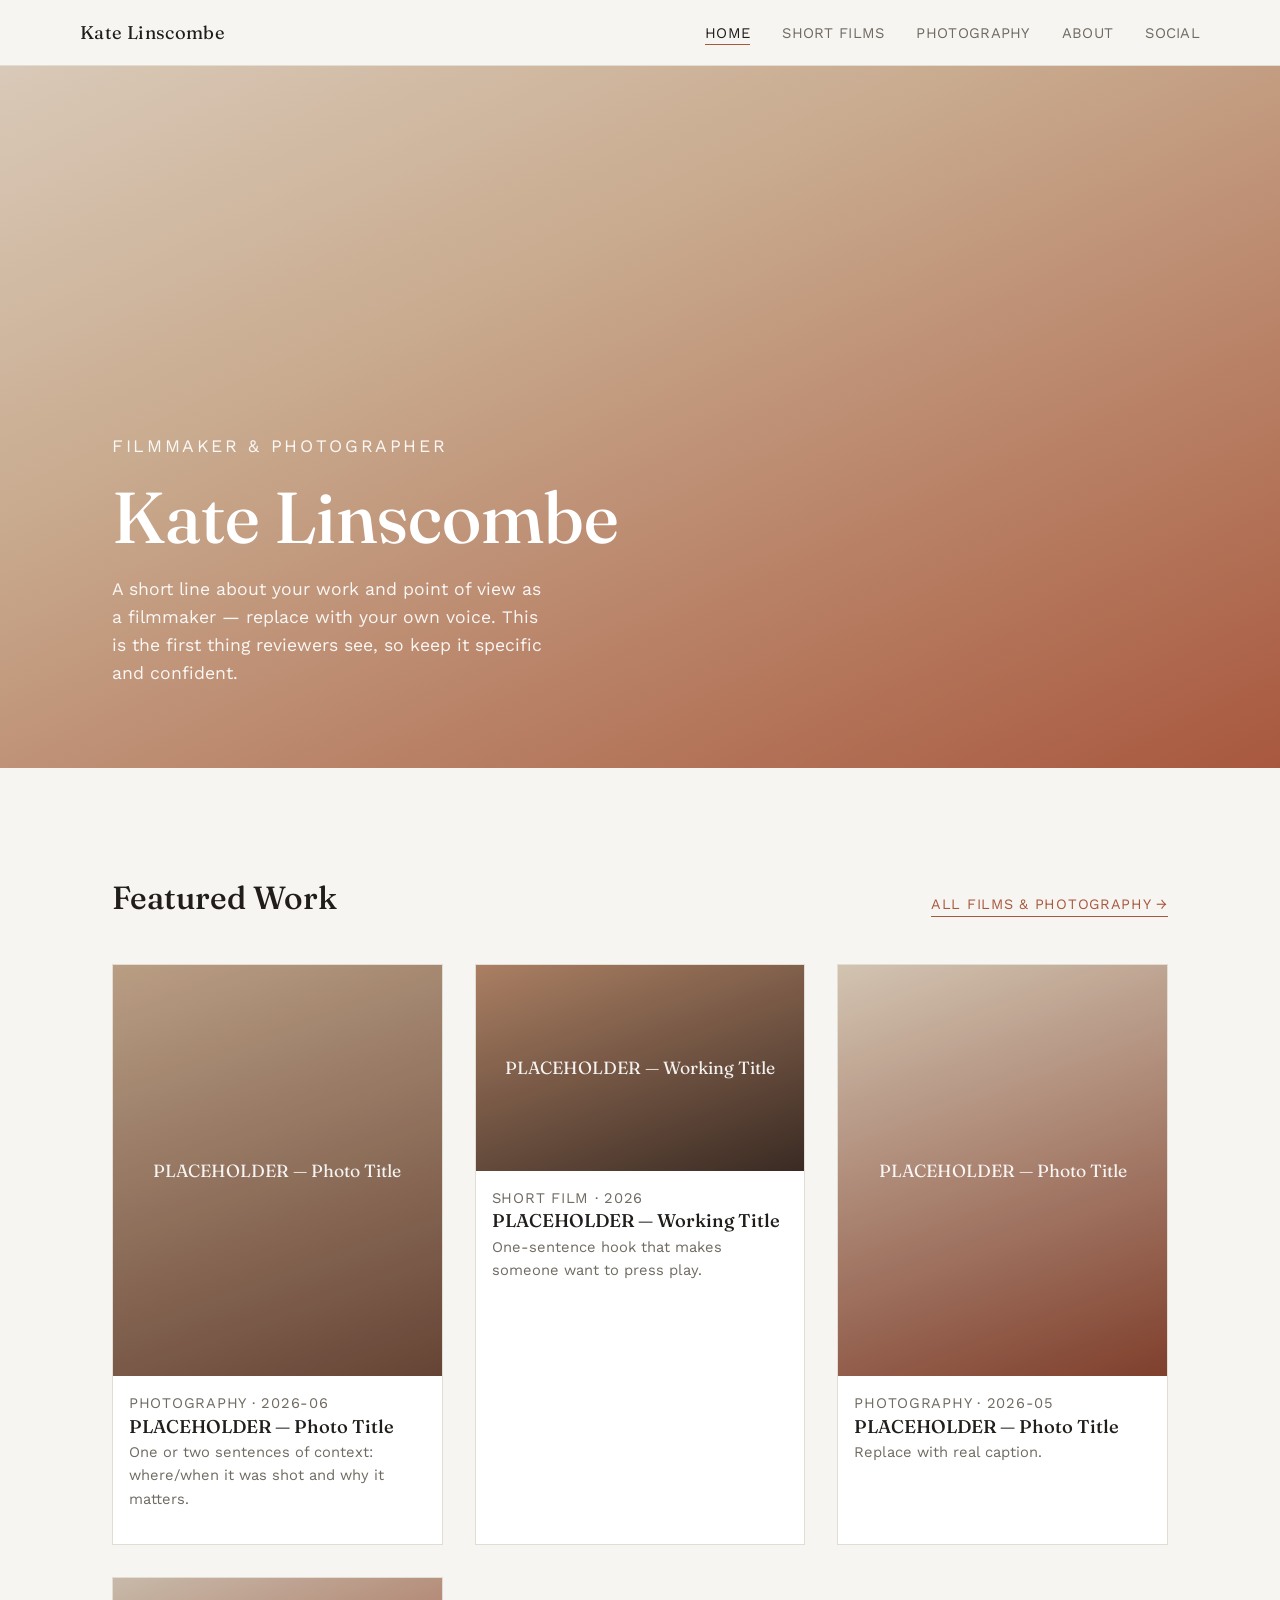
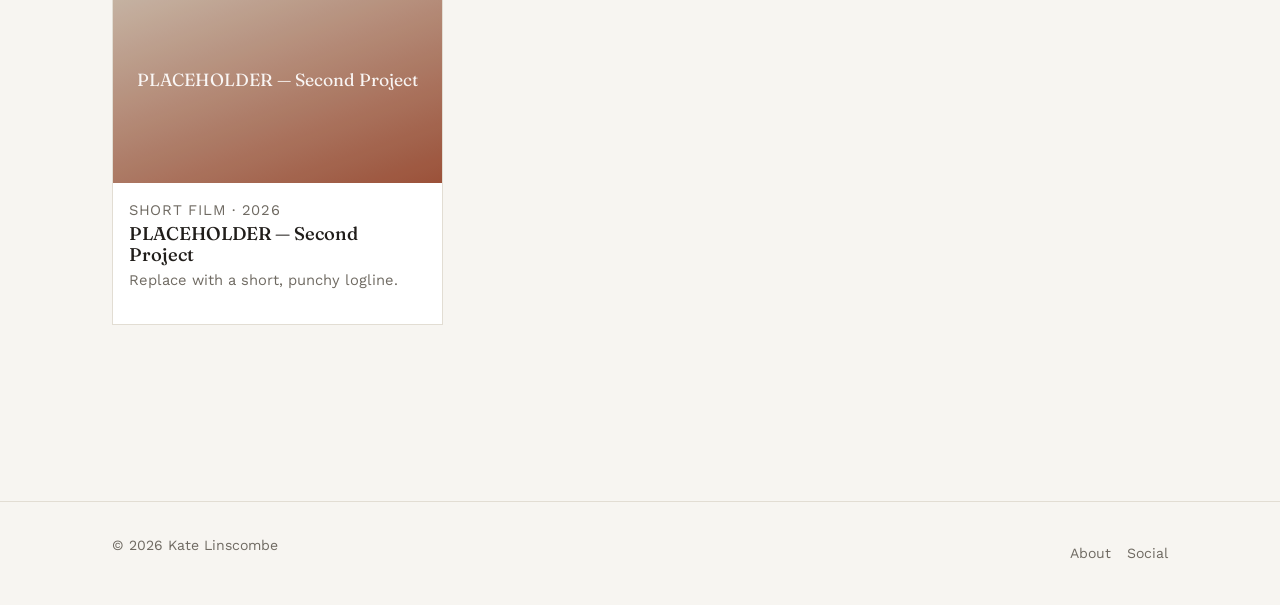
==== index.html @ c9ac43bd "Initial portfolio site for Kate Linscombe Static HTML/CSS/JS site (films, photography, about, social" ====
<!DOCTYPE html>
<html lang="en">
<head>
<meta charset="UTF-8">
<meta name="viewport" content="width=device-width, initial-scale=1.0">
<title>Kate Linscombe — Filmmaker &amp; Photographer</title>
<meta name="description" content="Portfolio of short films and photography by Kate Linscombe.">
<link rel="preconnect" href="https://fonts.googleapis.com">
<link rel="preconnect" href="https://fonts.gstatic.com" crossorigin>
<link href="https://fonts.googleapis.com/css2?family=Fraunces:wght@400;500;600&family=Work+Sans:wght@400;500&display=swap" rel="stylesheet">
<link rel="stylesheet" href="css/style.css">
</head>
<body>

<header class="site-header">
  <nav class="wrap nav">
    <a class="nav-brand" href="index.html">Kate Linscombe</a>
    <button class="nav-toggle" aria-label="Toggle menu">
      <span></span><span></span><span></span>
    </button>
    <ul class="nav-links">
      <li><a href="index.html">Home</a></li>
      <li><a href="films.html">Short Films</a></li>
      <li><a href="photography.html">Photography</a></li>
      <li><a href="about.html">About</a></li>
      <li><a href="social.html">Social</a></li>
    </ul>
  </nav>
</header>

<section class="hero">
  <div class="hero-inner">
    <p class="hero-eyebrow">Filmmaker &amp; Photographer</p>
    <h1>Kate Linscombe</h1>
    <p>A short line about your work and point of view as a filmmaker — replace with your own voice. This is the first thing reviewers see, so keep it specific and confident.</p>
  </div>
</section>

<section class="section">
  <div class="wrap">
    <div class="section-header">
      <h2>Featured Work</h2>
      <a href="films.html">All Films &amp; Photography &rarr;</a>
    </div>
    <div class="grid" id="featured-grid">
      <p class="empty-state">Loading…</p>
    </div>
  </div>
</section>

<footer class="site-footer">
  <div class="wrap footer-inner">
    <p>&copy; 2026 Kate Linscombe</p>
    <ul class="footer-links">
      <li><a href="about.html">About</a></li>
      <li><a href="social.html">Social</a></li>    </ul>
  </div>
</footer>

<div class="modal-overlay" id="modal-overlay">
  <div class="modal-box">
    <button class="modal-close" aria-label="Close">&times;</button>
    <div id="modal-body"></div>
  </div>
</div>

<script src="js/main.js"></script>
<script src="js/featured.js"></script>
</body>
</html>
---- css/style.css ----
/* ===========================================================
   Jason Linscombe — Portfolio
   Warm neutral, editorial style. Plain CSS, no framework.
   =========================================================== */

:root {
  --color-bg: #f7f5f1;
  --color-bg-alt: #efece5;
  --color-bg-card: #ffffff;
  --color-text: #201d1a;
  --color-text-muted: #6f6a62;
  --color-border: #e2ddd3;
  --color-accent: #a8583e;
  --color-accent-dark: #8a4531;

  --font-heading: "Fraunces", Georgia, "Times New Roman", serif;
  --font-body: "Work Sans", -apple-system, BlinkMacSystemFont, "Segoe UI", sans-serif;

  --max-width: 1120px;
  --space-xs: 0.5rem;
  --space-sm: 1rem;
  --space-md: 2rem;
  --space-lg: 4rem;
  --space-xl: 7rem;
}

* {
  box-sizing: border-box;
}

html {
  scroll-behavior: smooth;
}

body {
  margin: 0;
  font-family: var(--font-body);
  background: var(--color-bg);
  color: var(--color-text);
  line-height: 1.6;
  -webkit-font-smoothing: antialiased;
}

img {
  max-width: 100%;
  display: block;
}

a {
  color: inherit;
  text-decoration: none;
}

h1, h2, h3, h4 {
  font-family: var(--font-heading);
  font-weight: 500;
  line-height: 1.15;
  margin: 0 0 var(--space-sm);
}

p {
  margin: 0 0 var(--space-sm);
}

.wrap {
  max-width: var(--max-width);
  margin: 0 auto;
  padding: 0 var(--space-md);
}

/* ---------- Header / Nav ---------- */

.site-header {
  position: sticky;
  top: 0;
  z-index: 100;
  background: rgba(247, 245, 241, 0.9);
  backdrop-filter: blur(8px);
  border-bottom: 1px solid var(--color-border);
}

.nav {
  display: flex;
  align-items: center;
  justify-content: space-between;
  padding: 1.1rem 0;
}

.nav-brand {
  font-family: var(--font-heading);
  font-size: 1.15rem;
  letter-spacing: 0.02em;
}

.nav-links {
  display: flex;
  gap: var(--space-md);
  list-style: none;
  margin: 0;
  padding: 0;
}

.nav-links a {
  font-size: 0.92rem;
  letter-spacing: 0.02em;
  text-transform: uppercase;
  color: var(--color-text-muted);
  padding-bottom: 2px;
  border-bottom: 1px solid transparent;
  transition: color 0.15s ease, border-color 0.15s ease;
}

.nav-links a:hover,
.nav-links a.active {
  color: var(--color-text);
  border-color: var(--color-accent);
}

.nav-toggle {
  display: none;
  background: none;
  border: none;
  cursor: pointer;
  padding: var(--space-xs);
}

.nav-toggle span {
  display: block;
  width: 22px;
  height: 2px;
  background: var(--color-text);
  margin: 5px 0;
  transition: transform 0.2s ease, opacity 0.2s ease;
}

@media (max-width: 720px) {
  .nav-toggle {
    display: block;
  }

  .nav-links {
    position: absolute;
    top: 100%;
    left: 0;
    right: 0;
    flex-direction: column;
    background: var(--color-bg);
    border-bottom: 1px solid var(--color-border);
    padding: var(--space-sm) var(--space-md) var(--space-md);
    gap: var(--space-sm);
    display: none;
  }

  .nav-links.open {
    display: flex;
  }
}

/* ---------- Hero ---------- */

.hero {
  min-height: 78vh;
  display: flex;
  align-items: flex-end;
  padding: var(--space-lg) 0;
  background: linear-gradient(155deg, #d9c9b8 0%, #c9ab8f 35%, #a8583e 100%);
  color: #fff;
  position: relative;
}

.hero-inner {
  max-width: var(--max-width);
  margin: 0 auto;
  padding: 0 var(--space-md);
  width: 100%;
}

.hero-eyebrow {
  text-transform: uppercase;
  letter-spacing: 0.15em;
  font-size: 0.8rem;
  opacity: 0.85;
  margin-bottom: var(--space-sm);
}

.hero h1 {
  font-size: clamp(2.5rem, 6vw, 4.5rem);
  margin-bottom: var(--space-sm);
  color: #fff;
}

.hero p {
  max-width: 40ch;
  font-size: 1.1rem;
  opacity: 0.92;
}

/* ---------- Sections ---------- */

.section {
  padding: var(--space-xl) 0;
}

.section-tight {
  padding: var(--space-lg) 0;
}

.section-header {
  display: flex;
  align-items: baseline;
  justify-content: space-between;
  margin-bottom: var(--space-md);
  flex-wrap: wrap;
  gap: var(--space-sm);
}

.section-header h2 {
  font-size: 2rem;
}

.section-header a {
  font-size: 0.9rem;
  text-transform: uppercase;
  letter-spacing: 0.05em;
  color: var(--color-accent);
  border-bottom: 1px solid var(--color-accent);
}

.page-header {
  padding: var(--space-lg) 0 var(--space-md);
  border-bottom: 1px solid var(--color-border);
}

.page-header h1 {
  font-size: clamp(2rem, 5vw, 3rem);
}

.page-header p {
  color: var(--color-text-muted);
  max-width: 60ch;
  font-size: 1.05rem;
}

/* ---------- Grids / Cards ---------- */

.grid {
  display: grid;
  grid-template-columns: repeat(auto-fill, minmax(280px, 1fr));
  gap: var(--space-md);
}

.card {
  background: var(--color-bg-card);
  border: 1px solid var(--color-border);
  overflow: hidden;
  display: flex;
  flex-direction: column;
  cursor: pointer;
  transition: transform 0.2s ease, box-shadow 0.2s ease;
}

.card:hover {
  transform: translateY(-3px);
  box-shadow: 0 10px 24px rgba(32, 29, 26, 0.08);
}

.card-media {
  aspect-ratio: 16 / 10;
  display: flex;
  align-items: center;
  justify-content: center;
  color: rgba(255, 255, 255, 0.92);
  font-family: var(--font-heading);
  font-size: 1.1rem;
  text-align: center;
  padding: var(--space-sm);
  position: relative;
}

.card-media.photo {
  aspect-ratio: 4 / 5;
}

.card-media::after {
  content: "";
  position: absolute;
  inset: 0;
  background: rgba(0, 0, 0, 0.08);
}

.card-media span {
  position: relative;
  z-index: 1;
}

.card-body {
  padding: var(--space-sm) var(--space-sm) var(--space-md);
}

.card-meta {
  font-size: 0.8rem;
  text-transform: uppercase;
  letter-spacing: 0.05em;
  color: var(--color-text-muted);
  margin-bottom: 4px;
}

.card-body h3 {
  font-size: 1.15rem;
  margin-bottom: 4px;
}

.card-body p {
  font-size: 0.92rem;
  color: var(--color-text-muted);
  margin-bottom: 0;
}

/* ---------- About page ---------- */

.about-layout {
  display: grid;
  grid-template-columns: minmax(220px, 320px) 1fr;
  gap: var(--space-lg);
  align-items: start;
}

@media (max-width: 780px) {
  .about-layout {
    grid-template-columns: 1fr;
  }
}

.about-portrait {
  aspect-ratio: 4 / 5;
  background: linear-gradient(160deg, #d9c9b8, #a8583e);
  display: flex;
  align-items: center;
  justify-content: center;
  color: rgba(255, 255, 255, 0.9);
  font-family: var(--font-heading);
}

.about-goals {
  background: var(--color-bg-alt);
  border: 1px solid var(--color-border);
  padding: var(--space-md);
  margin-top: var(--space-md);
}

.about-goals h3 {
  font-size: 1.1rem;
}

.about-goals ul {
  margin: 0;
  padding-left: 1.1rem;
}

.about-goals li {
  margin-bottom: 4px;
}

.btn {
  display: inline-block;
  padding: 0.7rem 1.4rem;
  border: 1px solid var(--color-text);
  color: var(--color-text);
  font-size: 0.9rem;
  text-transform: uppercase;
  letter-spacing: 0.05em;
  margin-top: var(--space-sm);
  transition: background 0.15s ease, color 0.15s ease;
}

.btn:hover {
  background: var(--color-text);
  color: var(--color-bg);
}

/* ---------- Social page ---------- */

.social-grid {
  display: grid;
  grid-template-columns: repeat(auto-fill, minmax(240px, 1fr));
  gap: var(--space-sm);
}

.social-card {
  border: 1px solid var(--color-border);
  background: var(--color-bg-card);
  padding: var(--space-md);
  display: flex;
  flex-direction: column;
  gap: 4px;
  transition: border-color 0.15s ease;
}

.social-card:hover {
  border-color: var(--color-accent);
}

.social-platform {
  font-family: var(--font-heading);
  font-size: 1.2rem;
}

.social-handle {
  color: var(--color-text-muted);
  font-size: 0.9rem;
}

/* ---------- Modal (video / lightbox) ---------- */

.modal-overlay {
  position: fixed;
  inset: 0;
  background: rgba(20, 18, 16, 0.9);
  display: none;
  align-items: center;
  justify-content: center;
  z-index: 1000;
  padding: var(--space-md);
}

.modal-overlay.open {
  display: flex;
}

.modal-box {
  background: var(--color-bg);
  max-width: 900px;
  width: 100%;
  max-height: 90vh;
  overflow-y: auto;
  position: relative;
}

.modal-close {
  position: absolute;
  top: var(--space-sm);
  right: var(--space-sm);
  background: var(--color-text);
  color: var(--color-bg);
  border: none;
  width: 34px;
  height: 34px;
  font-size: 1.1rem;
  cursor: pointer;
  z-index: 2;
}

.modal-video {
  aspect-ratio: 16 / 9;
  width: 100%;
}

.modal-video iframe {
  width: 100%;
  height: 100%;
  border: none;
}

.modal-body {
  padding: var(--space-md);
}

.modal-image-wrap {
  display: flex;
  align-items: center;
  justify-content: center;
  background: #111;
}

.modal-image-wrap .card-media {
  width: auto;
  height: min(55vh, 500px);
  aspect-ratio: 4 / 5;
}

/* ---------- Footer ---------- */

.site-footer {
  border-top: 1px solid var(--color-border);
  padding: var(--space-md) 0;
  margin-top: var(--space-lg);
}

.footer-inner {
  display: flex;
  justify-content: space-between;
  align-items: center;
  flex-wrap: wrap;
  gap: var(--space-sm);
  font-size: 0.88rem;
  color: var(--color-text-muted);
}

.footer-links {
  display: flex;
  gap: var(--space-sm);
  list-style: none;
  margin: 0;
  padding: 0;
}

.empty-state {
  color: var(--color-text-muted);
  font-style: italic;
  padding: var(--space-md) 0;
}
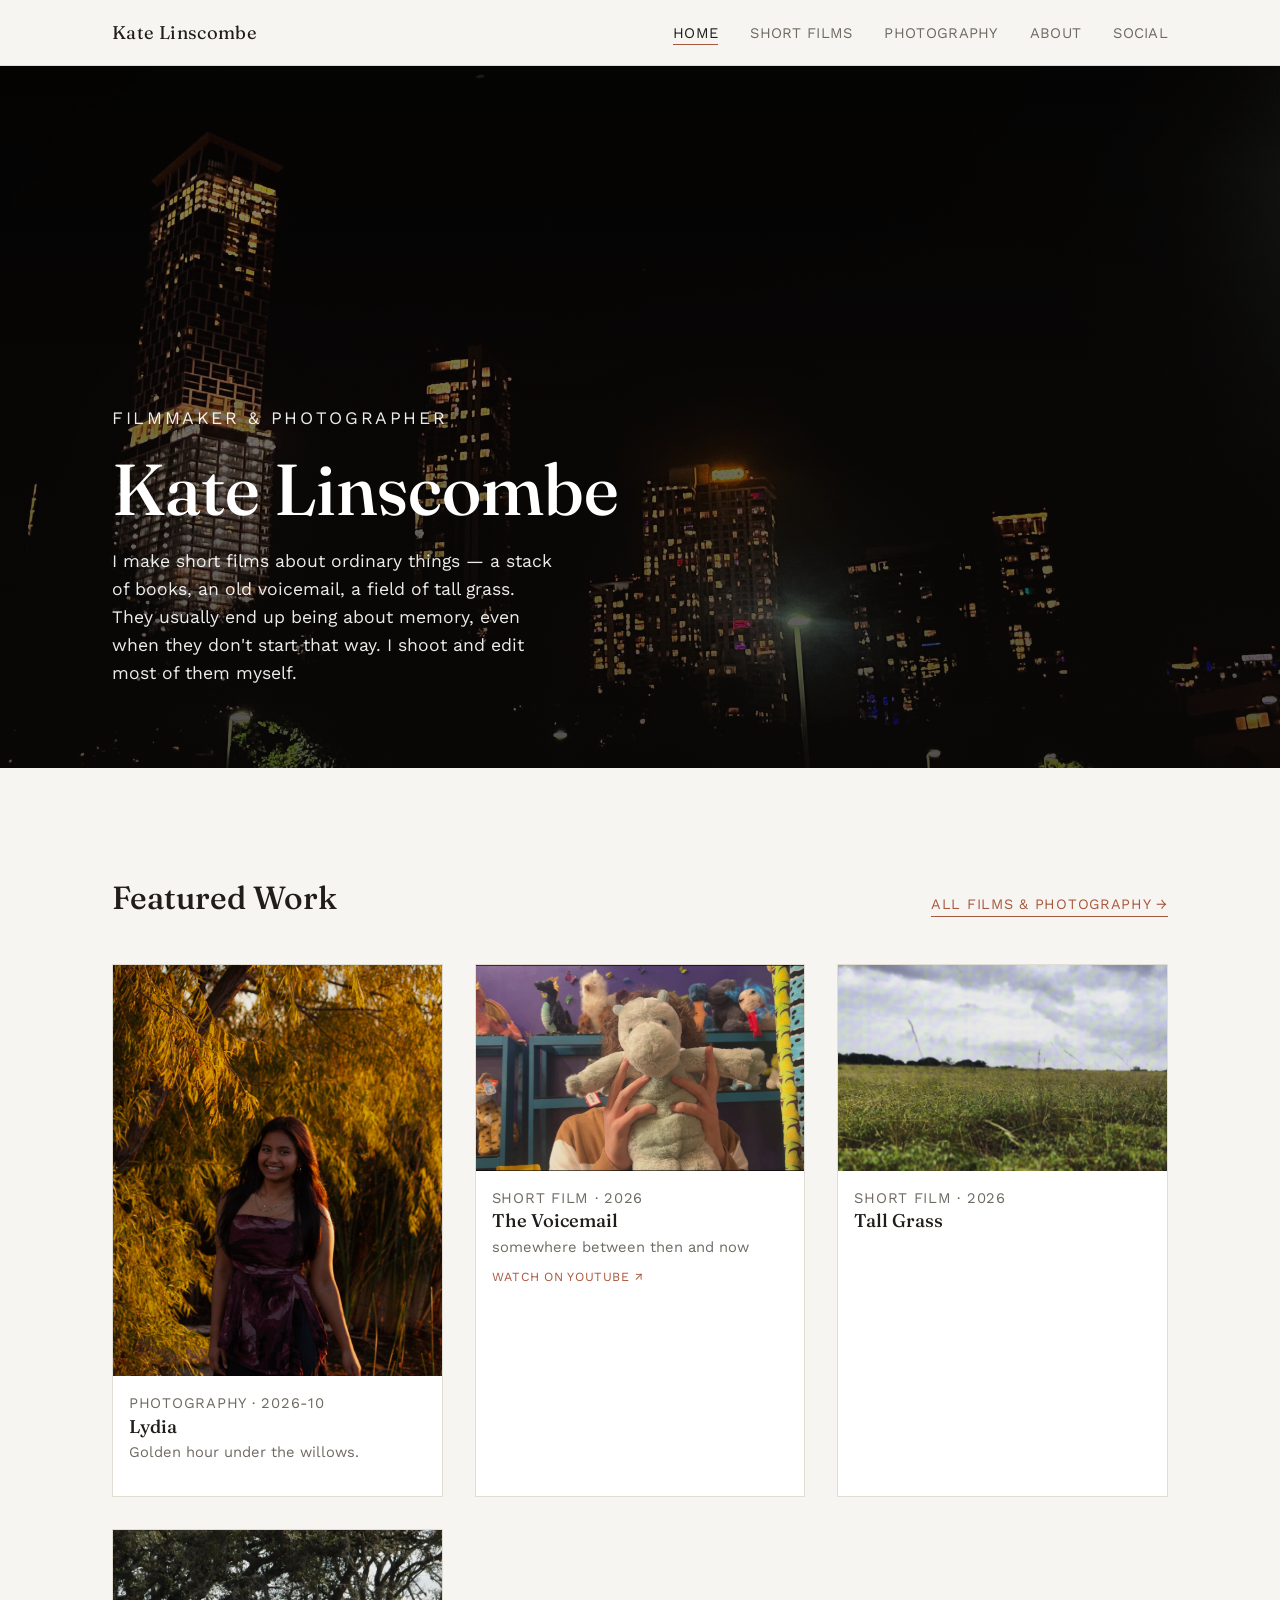
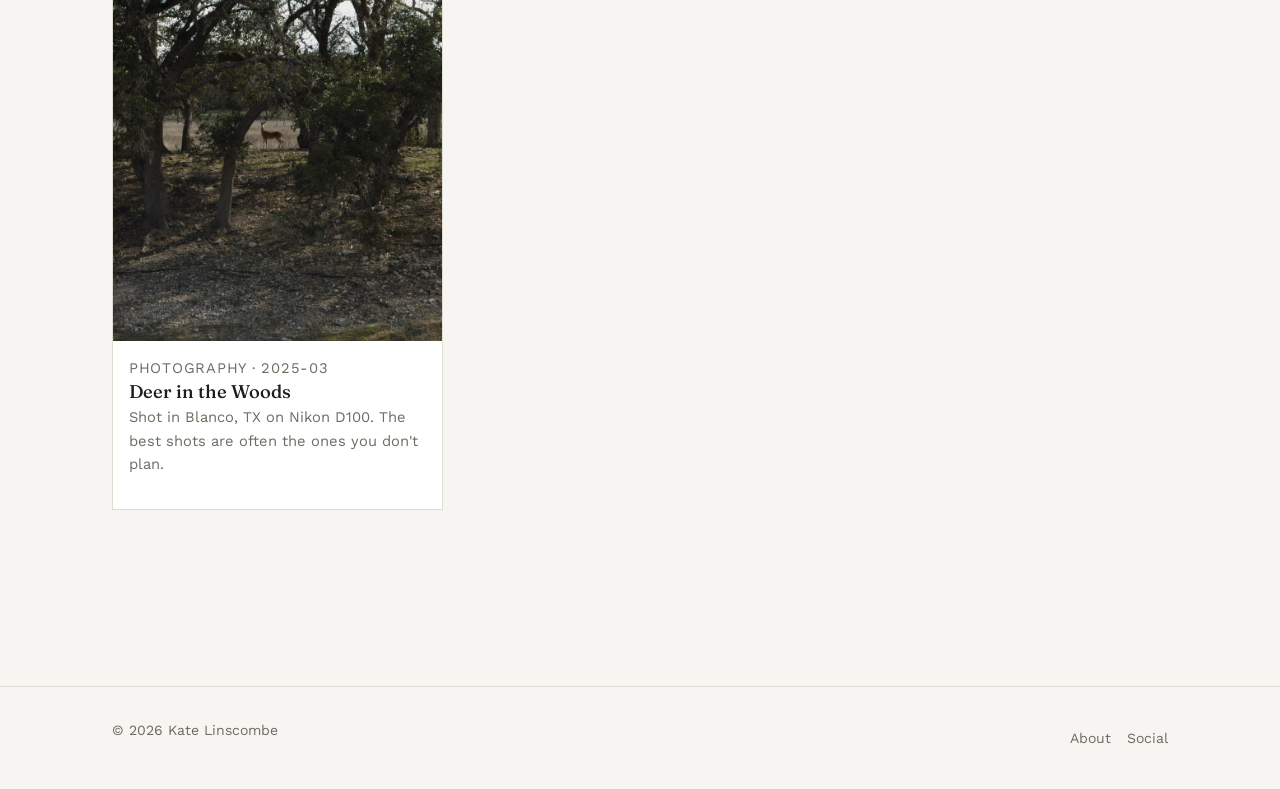
==== commit 4eab2527: "Add three short films, rewrite hero and About, clear placeholders Films now live on the site as YouT" ====
--- a/index.html
+++ b/index.html
@@ -32,7 +32,7 @@
   <div class="hero-inner">
     <p class="hero-eyebrow">Filmmaker &amp; Photographer</p>
     <h1>Kate Linscombe</h1>
-    <p>A short line about your work and point of view as a filmmaker — replace with your own voice. This is the first thing reviewers see, so keep it specific and confident.</p>
+    <p>I make short films about ordinary things &mdash; a stack of books, an old voicemail, a field of tall grass. They usually end up being about memory, even when they don't start that way. I shoot and edit most of them myself.</p>
   </div>
 </section>
 
--- a/css/style.css
+++ b/css/style.css
@@ -83,7 +83,8 @@
   display: flex;
   align-items: center;
   justify-content: space-between;
-  padding: 1.1rem 0;
+  padding-top: 1.1rem;
+  padding-bottom: 1.1rem;
 }
 
 .nav-brand {
@@ -163,9 +164,21 @@
   display: flex;
   align-items: flex-end;
   padding: var(--space-lg) 0;
-  background: linear-gradient(155deg, #d9c9b8 0%, #c9ab8f 35%, #a8583e 100%);
+  background-image: linear-gradient(180deg, rgba(15, 12, 10, 0.25) 0%, rgba(15, 12, 10, 0.6) 100%),
+    url("../images/hero-skyline.jpg");
+  background-size: cover;
+  background-position: center 80%;
+  background-repeat: no-repeat;
   color: #fff;
   position: relative;
+}
+
+@media (max-width: 720px) {
+  .hero {
+    min-height: 85vh;
+    background-size: auto 180%;
+    background-position: 62% 100%;
+  }
 }
 
 .hero-inner {
@@ -275,6 +288,9 @@
   text-align: center;
   padding: var(--space-sm);
   position: relative;
+  background-size: cover;
+  background-position: center;
+  background-repeat: no-repeat;
 }
 
 .card-media.photo {
@@ -316,7 +332,31 @@
   margin-bottom: 0;
 }
 
+/* Shown on films that open on YouTube rather than in the in-page player. */
+.card-body p.card-link {
+  margin-top: var(--space-xs);
+  font-size: 0.78rem;
+  text-transform: uppercase;
+  letter-spacing: 0.05em;
+  color: var(--color-accent);
+}
+
 /* ---------- About page ---------- */
+
+/* Pared-back About page: a few lines of text, no portrait or sidebar. */
+.about-simple {
+  max-width: 54ch;
+}
+
+.about-simple p {
+  font-size: 1.05rem;
+  margin-bottom: var(--space-sm);
+}
+
+.about-simple .about-contact {
+  margin-top: var(--space-md);
+  color: var(--color-text-muted);
+}
 
 .about-layout {
   display: grid;
@@ -455,10 +495,13 @@
   width: 100%;
 }
 
-.modal-video iframe {
+.modal-video iframe,
+.modal-video video {
   width: 100%;
   height: 100%;
   border: none;
+  display: block;
+  background: #000;
 }
 
 .modal-body {
@@ -476,6 +519,15 @@
   width: auto;
   height: min(55vh, 500px);
   aspect-ratio: 4 / 5;
+}
+
+.modal-photo {
+  display: block;
+  width: auto;
+  height: auto;
+  max-width: 100%;
+  max-height: 70vh;
+  object-fit: contain;
 }
 
 /* ---------- Footer ---------- */
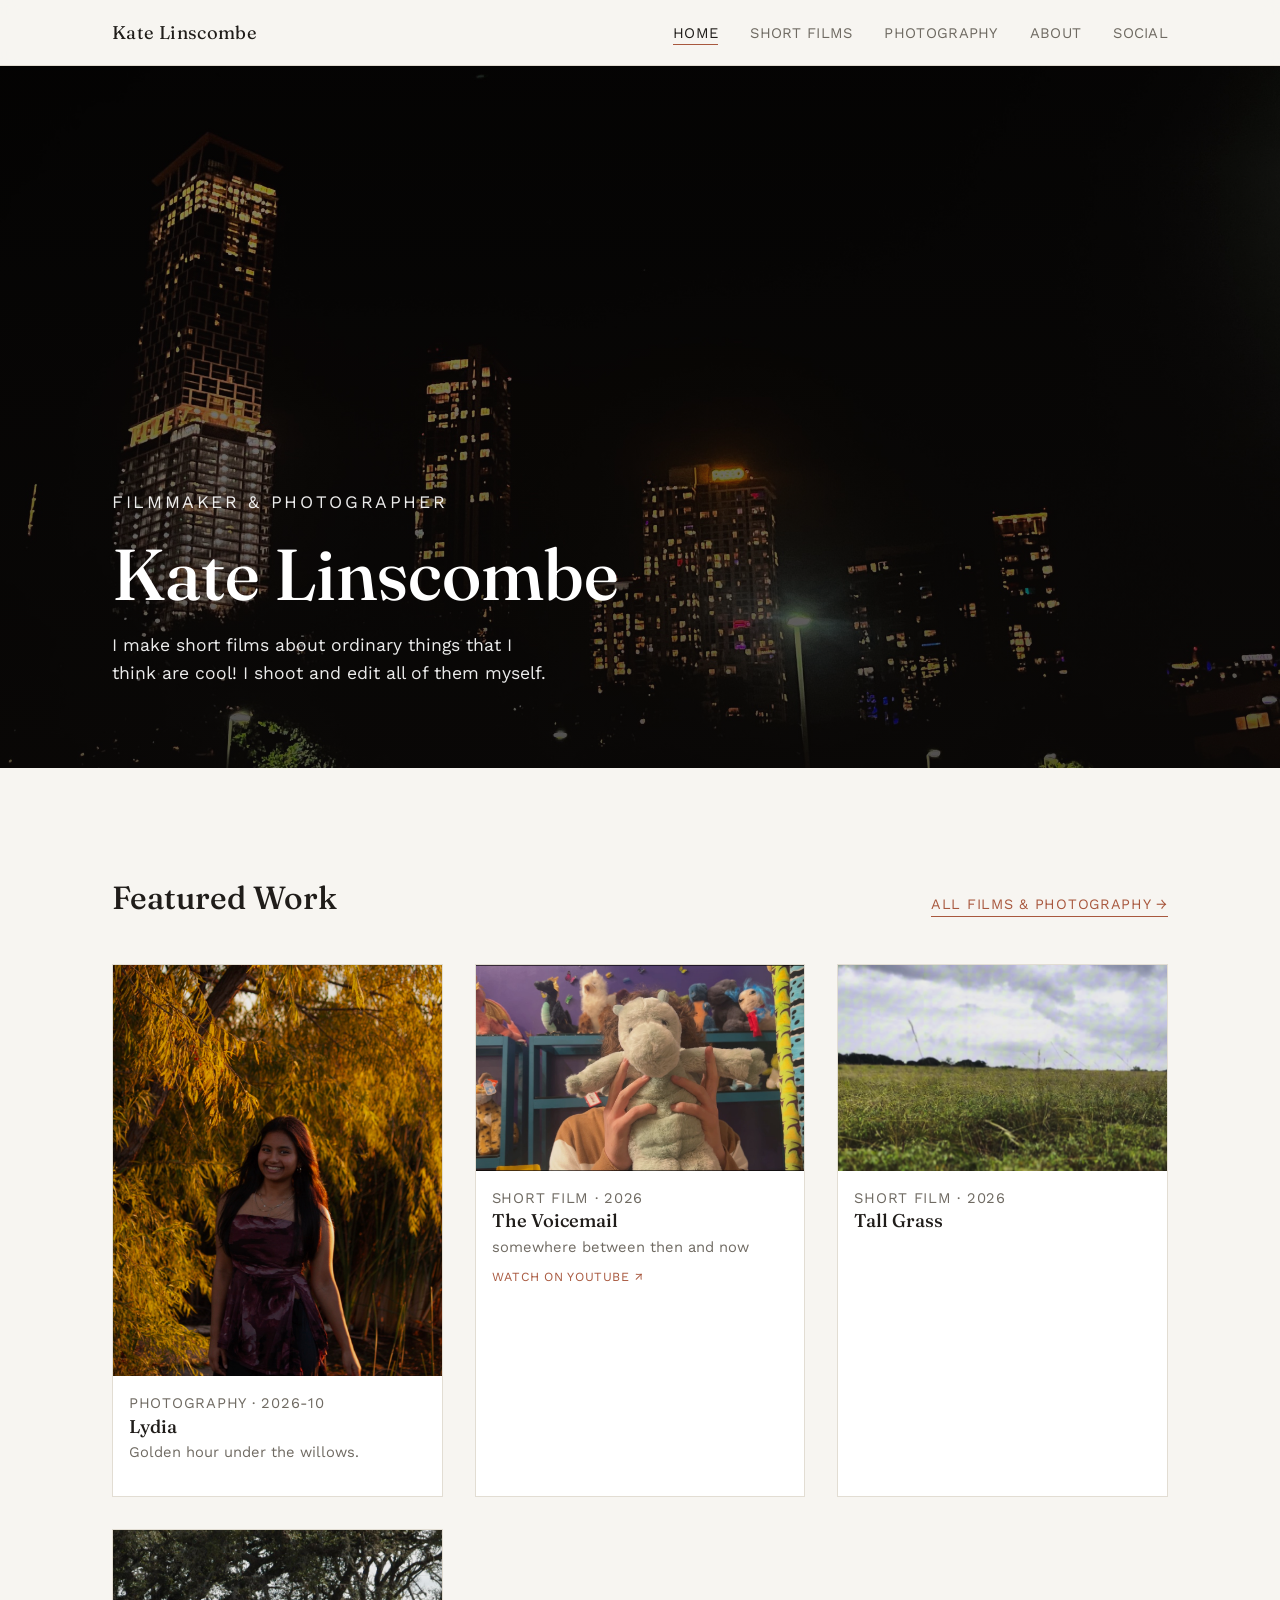
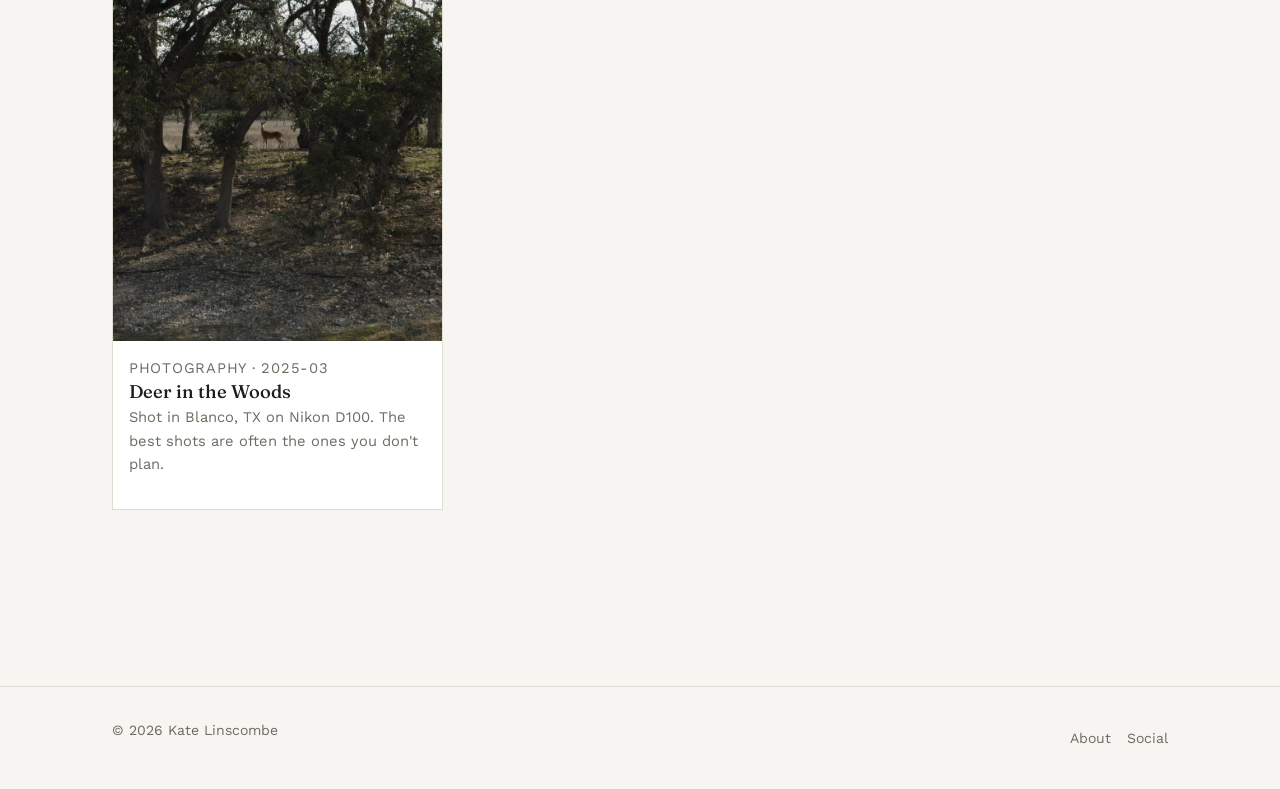
==== commit a0572d70: "Reword homepage hero and credit The Voicemail fully Hero now reads in Kate's own words. The Voicemai" ====
--- a/index.html
+++ b/index.html
@@ -32,7 +32,7 @@
   <div class="hero-inner">
     <p class="hero-eyebrow">Filmmaker &amp; Photographer</p>
     <h1>Kate Linscombe</h1>
-    <p>I make short films about ordinary things &mdash; a stack of books, an old voicemail, a field of tall grass. They usually end up being about memory, even when they don't start that way. I shoot and edit most of them myself.</p>
+    <p>I make short films about ordinary things that I think are cool! I shoot and edit all of them myself.</p>
   </div>
 </section>
 
